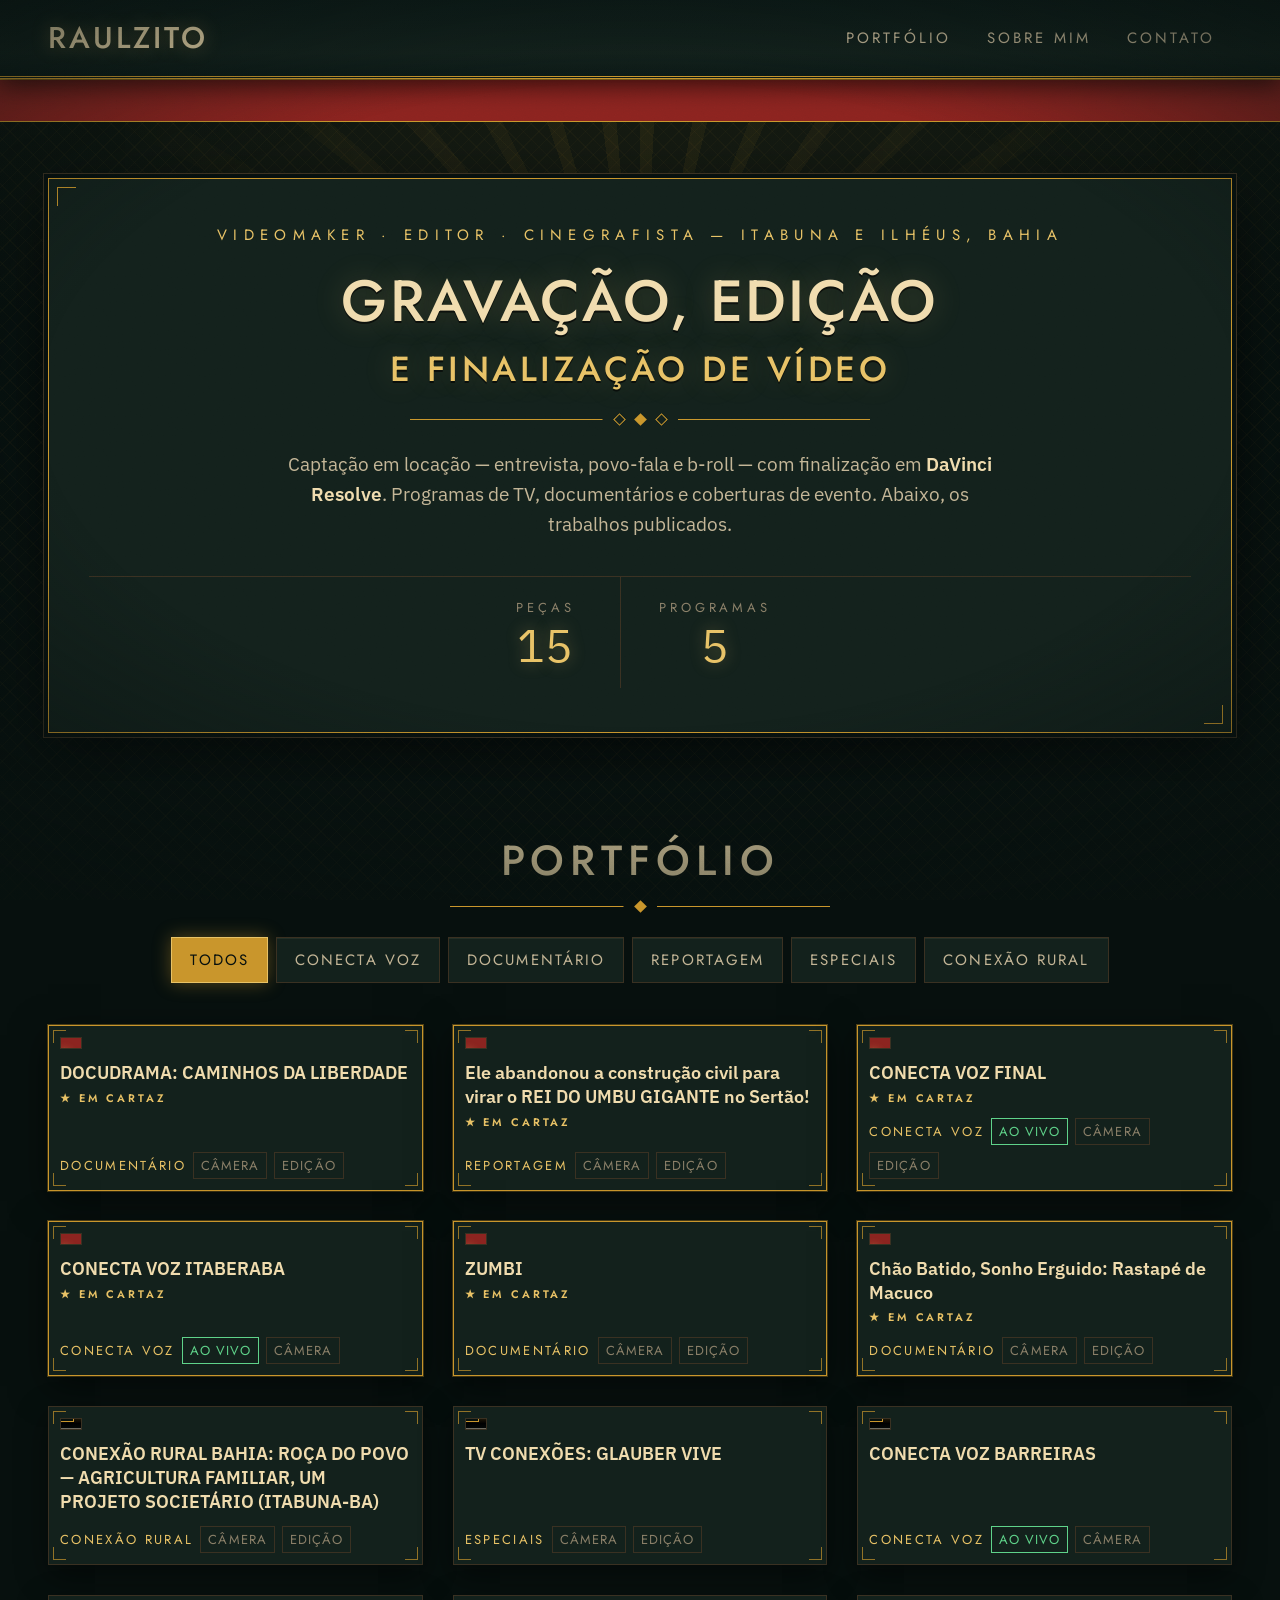
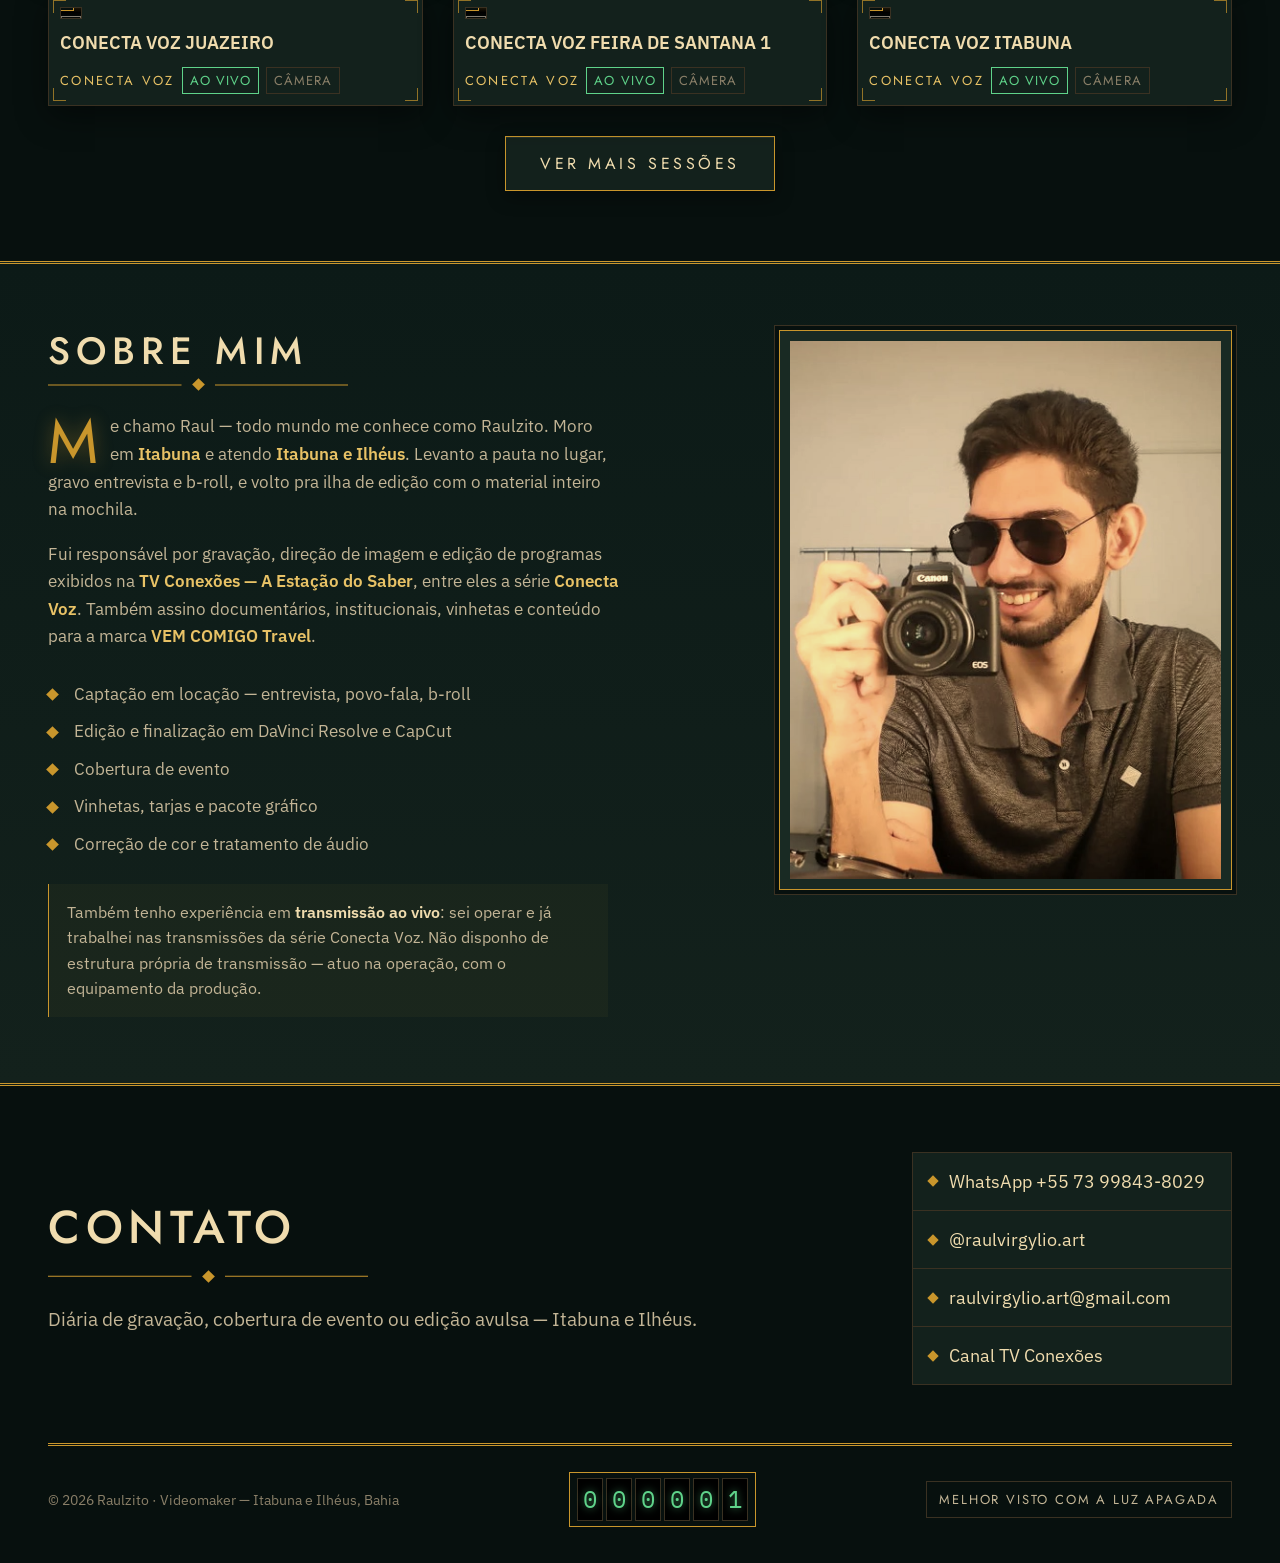
==== index.html @ 415a3d58 "Portfolio Raulzito: site estatico art deco + ferramenta de triagem" ====
<!DOCTYPE html>
<html lang="pt-BR">
<head>
<meta charset="utf-8">
<meta name="viewport" content="width=device-width,initial-scale=1">
<title>RAULZITO — Videomaker · Editor · Cinegrafista</title>
<meta name="description" content="Portfólio de Raulzito: videomaker, editor e cinegrafista em Itabuna e Ilhéus, Bahia. Programas de TV, documentários e coberturas de evento.">
<meta property="og:title" content="RAULZITO — Videomaker">
<meta property="og:description" content="Gravação, edição e finalização de vídeo — Itabuna e Ilhéus, Bahia.">
<meta property="og:type" content="website">
<link rel="preconnect" href="https://fonts.googleapis.com">
<link rel="preconnect" href="https://fonts.gstatic.com" crossorigin>
<link href="https://fonts.googleapis.com/css2?family=Jost:wght@300;400;500;600&family=IBM+Plex+Sans:wght@400;500;600&family=IBM+Plex+Mono:wght@400;500&display=swap" rel="stylesheet">
<link rel="stylesheet" href="assets/style.css">
</head>
<body>
<a class="skip" href="#trabalhos">Pular para os trabalhos</a>

<header class="marquise">
  <div class="wrap marquise-in">
    <a class="brand" href="#">Raulzito</a>
    <nav>
      <a href="#trabalhos">Portfólio</a>
      <a href="#sobre">Sobre mim</a>
      <a href="#contato">Contato</a>
    </nav>
  </div>
</header>

<div class="fita" aria-hidden="true">
  <span><b>Itabuna · Ilhéus — Bahia</b> &nbsp; ★ &nbsp; gravação, edição e finalização de vídeo &nbsp; ★ &nbsp; <b>Itabuna · Ilhéus — Bahia</b> &nbsp; ★ &nbsp; programas de TV, documentários e coberturas de evento &nbsp; ★ &nbsp;</span>
</div>

<section class="cartaz">
  <div class="wrap">
    <div class="moldura">
      <p class="kicker">Videomaker · Editor · Cinegrafista — Itabuna e Ilhéus, Bahia</p>
      <h1>Gravação, edição<em>e finalização de vídeo</em></h1>
      <div class="deco-rule" style="margin:26px auto;max-width:460px">
        <span class="losango vazado"></span><span class="losango"></span><span class="losango vazado"></span>
      </div>
      <p class="lede">Captação em locação — entrevista, povo-fala e b-roll — com finalização em
      <strong>DaVinci Resolve</strong>. Programas de TV, documentários e coberturas de evento.
      Abaixo, os trabalhos publicados.</p>
      <dl class="facts">
        <div><dt>Peças</dt><dd id="f-total">—</dd></div>
        <div><dt>Programas</dt><dd id="f-cats">—</dd></div>
      </dl>
    </div>
  </div>
</section>

<main id="trabalhos" class="wrap">
  <div class="toolbar">
    <h2>Portfólio</h2>
    <div class="deco-rule" style="max-width:380px;margin-left:auto;margin-right:auto">
      <span class="losango"></span>
    </div>
    <div class="filters" id="filters"></div>
  </div>
  <div class="grid" id="grid"></div>
  <p class="loadmore-wrap"><button id="loadmore" class="btn">Ver mais sessões</button></p>
</main>

<section id="sobre" class="band">
  <div class="wrap about">
    <div class="about-txt">
      <h2>Sobre mim</h2>
      <div class="deco-rule" style="max-width:300px"><span class="losango"></span></div>
      <p class="primeira">Me chamo Raul — todo mundo me conhece como Raulzito. Moro em
      <strong>Itabuna</strong> e atendo <strong>Itabuna e Ilhéus</strong>. Levanto a pauta no lugar,
      gravo entrevista e b-roll, e volto pra ilha de edição com o material inteiro na mochila.</p>
      <p>Fui responsável por gravação, direção de imagem e edição de programas exibidos na
      <strong>TV Conexões — A Estação do Saber</strong>, entre eles a série <strong>Conecta Voz</strong>.
      Também assino documentários, institucionais, vinhetas e conteúdo para a marca
      <strong>VEM COMIGO Travel</strong>.</p>
      <ul class="skills">
        <li>Captação em locação — entrevista, povo-fala, b-roll</li>
        <li>Edição e finalização em DaVinci Resolve e CapCut</li>
        <li>Cobertura de evento</li>
        <li>Vinhetas, tarjas e pacote gráfico</li>
        <li>Correção de cor e tratamento de áudio</li>
      </ul>
      <p class="nota">Também tenho experiência em <strong>transmissão ao vivo</strong>: sei operar e
      já trabalhei nas transmissões da série Conecta Voz. Não disponho de estrutura própria de
      transmissão — atuo na operação, com o equipamento da produção.</p>
    </div>
    <figure class="about-foto">
      <div class="porta">
        <img id="foto-sobre" src="assets/raulzito.jpg" alt="Raulzito em locação" onerror="this.closest('figure').classList.add('vazio')">
        <figcaption>Salve sua foto como<br><code>assets/raulzito.jpg</code><br>(vertical, 4:5)</figcaption>
      </div>
    </figure>
  </div>
</section>

<footer id="contato">
  <div class="wrap contato">
    <div>
      <h2>Contato</h2>
      <div class="deco-rule" style="max-width:320px;margin:18px 0"><span class="losango"></span></div>
      <p class="lede" style="margin-left:0">Diária de gravação, cobertura de evento ou edição avulsa
      — Itabuna e Ilhéus.</p>
    </div>
    <ul class="links">
      <li><a id="lk-wa" href="#" data-ph="WhatsApp">WhatsApp</a></li>
      <li><a id="lk-ig" href="#" data-ph="Instagram">Instagram</a></li>
      <li><a id="lk-mail" href="#" data-ph="E-mail">E-mail</a></li>
      <li><a href="https://www.youtube.com/@TVCONEXOESAESTACAODOSABER" target="_blank" rel="noopener">Canal TV Conexões</a></li>
    </ul>
  </div>
  <div class="wrap">
    <div class="rodape-velho">
      <span>© <span id="ano"></span> Raulzito · Videomaker — Itabuna e Ilhéus, Bahia</span>
      <span class="contador" title="Visitantes desta página" id="contador"></span>
      <span class="selo">Melhor visto com a luz apagada</span>
    </div>
  </div>
</footer>

<dialog id="player">
  <button class="fechar" aria-label="Fechar">✕</button>
  <div class="frame"><iframe id="iframe" title="Player" allow="accelerometer;autoplay;encrypted-media;picture-in-picture" allowfullscreen></iframe></div>
  <p class="player-tit" id="player-tit"></p>
</dialog>

<script src="assets/app.js"></script>
</body>
</html>
---- assets/style.css ----
/* ============================================================
   RAULZITO — PALÁCIO DO FILME
   Art Déco + internet antiga.
   Grade: âmbar de vela (Harry Potter 1) sobre sombra verde-petróleo,
   latão envelhecido, oxblood (Django), fósforo verde (Matrix),
   osso empoeirado (No Country for Old Men).
   ============================================================ */

:root{
  /* tinta e fundo */
  --breu:#07100e;          /* verde-petróleo quase preto — sombra fria */
  --breu-2:#0c1a17;
  --madeira:#13211c;       /* painel */
  --madeira-2:#192a23;
  --vela:#f0dcae;          /* âmbar de vela — tinta principal */
  --osso:#c3b596;          /* osso empoeirado — texto secundário */
  --poeira:#8a7f68;        /* texto terciário */
  /* metais e acentos */
  --latao:#c9962c;         /* latão */
  --latao-claro:#e8c266;
  --oxblood:#8c2420;       /* vermelho Django */
  --fosforo:#5fd38a;       /* verde Matrix — só sinalização */
  --linha:#3a3122;
  --max:1240px;
}

*{box-sizing:border-box}
html{scroll-behavior:smooth}
body{
  margin:0;
  background:var(--breu);
  color:var(--vela);
  font-family:"IBM Plex Sans",Calibri,"Segoe UI",Arial,sans-serif;
  font-size:17px;line-height:1.62;
  /* textura de fundo: tecelagem déco em losango + vinheta quente */
  background-image:
    radial-gradient(ellipse 120% 80% at 50% 0%, rgba(201,150,44,.09), transparent 60%),
    repeating-linear-gradient(45deg, rgba(201,150,44,.035) 0 1px, transparent 1px 11px),
    repeating-linear-gradient(-45deg, rgba(201,150,44,.035) 0 1px, transparent 1px 11px);
  background-attachment:fixed;
}
/* granulado de película por cima de tudo */
body::after{
  content:"";position:fixed;inset:0;pointer-events:none;z-index:999;opacity:.15;
  background-image:url("data:image/svg+xml;utf8,<svg xmlns='http://www.w3.org/2000/svg' width='140' height='140'><filter id='g'><feTurbulence type='fractalNoise' baseFrequency='.85' numOctaves='3'/><feColorMatrix type='saturate' values='0'/></filter><rect width='140' height='140' filter='url(%23g)' opacity='.5'/></svg>");
  mix-blend-mode:overlay;
}
/* halação / vinheta de lente */
body::before{
  content:"";position:fixed;inset:0;pointer-events:none;z-index:998;
  background:radial-gradient(ellipse 85% 65% at 50% 45%, transparent 55%, rgba(7,16,14,.75) 100%);
}

.wrap{max-width:var(--max);margin:0 auto;padding:0 28px}

h1,h2,h3{margin:0;line-height:1.12;font-weight:400}
/* Jost = geométrica dos anos 30 (linhagem Futura): sóbria como fonte de escritório,
   mas com a geometria certa pro déco. Nada de caligrafia. */
h1,h2,.brand{font-family:"Jost",Calibri,"Century Gothic","Segoe UI",sans-serif;font-weight:500}
.kicker,.filters button,.facts dt,.cat,.selo,.btn,.papel,.marquise nav a,.fita{
  font-family:"Jost",Calibri,"Century Gothic","Segoe UI",sans-serif}
.contador,.dur,.facts dd{font-family:"IBM Plex Mono","Consolas","Courier New",monospace}
p{text-wrap:pretty}
a{color:var(--latao-claro)}
:focus-visible{outline:2px dashed var(--latao-claro);outline-offset:3px}
.skip{position:absolute;left:-9999px}
.skip:focus{left:14px;top:14px;background:var(--latao);color:var(--breu);padding:10px 16px;z-index:1000}

/* ---------- ornamentos déco ---------- */
.deco-rule{display:flex;align-items:center;gap:12px;color:var(--latao);margin:0}
.deco-rule::before,.deco-rule::after{
  content:"";flex:1;height:5px;background:var(--latao);
  box-shadow:0 -4px 0 -2px var(--latao),0 4px 0 -2px var(--latao);
  clip-path:inset(2px 0 2px 0);
}
.losango{width:9px;height:9px;background:var(--latao);transform:rotate(45deg);flex:none}
.losango.vazado{background:transparent;box-shadow:inset 0 0 0 1px var(--latao)}

/* moldura escalonada (ziggurat) — assinatura do layout */
.moldura{
  position:relative;background:var(--madeira);
  border:1px solid var(--latao);
  box-shadow:0 0 0 4px var(--breu), 0 0 0 5px var(--linha), 0 18px 50px rgba(0,0,0,.6);
}
.moldura::before,.moldura::after{
  content:"";position:absolute;width:18px;height:18px;border:1px solid var(--latao);
}
.moldura::before{top:8px;left:8px;border-right:0;border-bottom:0}
.moldura::after{bottom:8px;right:8px;border-left:0;border-top:0}

/* ---------- marquise do topo ---------- */
.marquise{
  position:sticky;top:0;z-index:30;
  background:linear-gradient(180deg,var(--breu-2),var(--madeira) 70%,var(--breu-2));
  border-bottom:3px double var(--latao);
  box-shadow:0 6px 24px rgba(0,0,0,.65);
}
.marquise-in{display:flex;align-items:center;justify-content:space-between;gap:22px;min-height:76px;flex-wrap:wrap}
.brand{
  text-decoration:none;color:var(--vela);font-size:30px;letter-spacing:.1em;
  text-transform:uppercase;display:flex;align-items:center;gap:14px;
  text-shadow:0 0 18px rgba(232,194,102,.4);
}
.brand .lamp{
  width:11px;height:11px;border-radius:50%;background:var(--latao-claro);flex:none;
  box-shadow:0 0 10px 2px rgba(232,194,102,.8);animation:pisca 3.4s infinite steps(1)
}
@keyframes pisca{0%,86%{opacity:1}88%,92%{opacity:.25}94%,100%{opacity:1}}
.marquise nav{display:flex;gap:2px;flex-wrap:wrap}
.marquise nav a{
  color:var(--osso);text-decoration:none;font-size:15px;letter-spacing:.2em;text-transform:uppercase;
  padding:12px 16px;border:1px solid transparent;min-height:44px;display:flex;align-items:center;
  font-family:"Jost",Calibri,sans-serif;
}
.marquise nav a:hover{color:var(--vela);border-color:var(--latao);background:rgba(201,150,44,.09)}

/* ---------- cartaz de abertura ---------- */
.cartaz{padding:56px 0 48px;position:relative;overflow:hidden}
/* raios de sol déco atrás do título */
.cartaz::before{
  content:"";position:absolute;top:-180px;left:50%;width:1200px;height:900px;margin-left:-600px;
  background:repeating-conic-gradient(from 0deg at 50% 50%, rgba(201,150,44,.08) 0deg 3deg, transparent 3deg 11deg);
  pointer-events:none;
  -webkit-mask-image:radial-gradient(circle at 50% 22%, #000 0%, transparent 62%);
  mask-image:radial-gradient(circle at 50% 22%, #000 0%, transparent 62%);
}
.cartaz .moldura{padding:44px 40px;text-align:center}
.kicker{color:var(--latao-claro);font-size:15px;letter-spacing:.42em;text-transform:uppercase;margin:0 0 22px}
.cartaz h1{
  font-size:clamp(30px,5vw,58px);letter-spacing:.04em;text-transform:uppercase;
  text-shadow:0 2px 0 rgba(0,0,0,.6),0 0 30px rgba(232,194,102,.22);
}
.cartaz h1 em{display:block;font-style:normal;color:var(--latao-claro);font-size:.6em;margin-top:16px;letter-spacing:.1em}
.lede{color:var(--osso);max-width:64ch;margin:24px auto 0;font-size:18.5px}
.lede strong{color:var(--vela);font-weight:600}

/* placar déco */
.facts{display:flex;justify-content:center;flex-wrap:wrap;margin:36px 0 0;border-top:1px solid var(--linha)}
.facts>div{padding:20px 38px;border-right:1px solid var(--linha);min-width:150px}
.facts>div:last-child{border-right:0}
.facts dt{color:var(--poeira);font-size:13px;letter-spacing:.3em;text-transform:uppercase;margin:0}
.facts dd{margin:4px 0 0;font-size:46px;color:var(--latao-claro);line-height:1;
  text-shadow:0 0 16px rgba(232,194,102,.35)}

/* fita de "em cartaz" — internet antiga, sem <marquee> */
.fita{
  background:var(--oxblood);border-top:1px solid var(--latao);border-bottom:1px solid var(--latao);
  overflow:hidden;white-space:nowrap;padding:9px 0;color:var(--vela);
  font-family:"Jost",Calibri,sans-serif;letter-spacing:.26em;text-transform:uppercase;font-size:14px;
}
.fita span{display:inline-block;padding-left:100%;animation:desliza 30s linear infinite}
@keyframes desliza{to{transform:translateX(-100%)}}
.fita b{color:var(--latao-claro);font-weight:400}

/* ---------- galeria ---------- */
.toolbar{padding:56px 0 8px;text-align:center}
.toolbar h2{font-size:clamp(26px,3.6vw,42px);letter-spacing:.14em;text-transform:uppercase}
.toolbar .deco-rule{margin:18px 0 26px}
.filters{display:flex;gap:8px;flex-wrap:wrap;justify-content:center;padding-bottom:34px}
.filters button{
  background:var(--madeira);color:var(--osso);border:1px solid var(--linha);
  padding:11px 18px;font-size:15px;letter-spacing:.14em;text-transform:uppercase;cursor:pointer;
  min-height:44px;box-shadow:inset 0 1px 0 rgba(240,220,174,.07);
}
.filters button:hover{color:var(--vela);border-color:var(--latao)}
.filters button[aria-pressed="true"]{
  background:var(--latao);color:var(--breu);border-color:var(--latao-claro);
  box-shadow:0 0 18px rgba(201,150,44,.4)
}

.grid{display:grid;gap:30px;grid-template-columns:repeat(auto-fill,minmax(320px,1fr));padding-bottom:16px}
.card{
  background:var(--madeira);border:1px solid var(--linha);padding:11px;text-align:left;cursor:pointer;
  color:inherit;font:inherit;display:flex;flex-direction:column;gap:12px;position:relative;
  box-shadow:0 10px 30px rgba(0,0,0,.45);transition:border-color .25s,box-shadow .25s,transform .25s;
}
.card:hover,.card:focus-visible{
  border-color:var(--latao);transform:translateY(-3px);
  box-shadow:0 16px 40px rgba(0,0,0,.6),0 0 0 1px rgba(201,150,44,.35)
}
/* cantos chanfrados de latão */
.card .canto{position:absolute;width:13px;height:13px;border:1px solid var(--latao);opacity:.7}
.card .c1{top:4px;left:4px;border-right:0;border-bottom:0}
.card .c2{top:4px;right:4px;border-left:0;border-bottom:0}
.card .c3{bottom:4px;left:4px;border-right:0;border-top:0}
.card .c4{bottom:4px;right:4px;border-left:0;border-top:0}

.card .thumb{position:relative;aspect-ratio:16/9;overflow:hidden;background:#000;border:1px solid var(--linha)}
.card img{
  width:100%;height:100%;object-fit:cover;display:block;
  /* a grade: âmbar nas altas luzes, verde-petróleo nas sombras */
  filter:sepia(.35) saturate(1.15) contrast(1.06) brightness(.95) hue-rotate(-8deg);
  transition:transform .5s ease,filter .4s ease;
}
.card:hover img,.card:focus-visible img{transform:scale(1.05);filter:sepia(.12) saturate(1.25) contrast(1.04)}
.card .thumb::after{
  content:"";position:absolute;inset:0;pointer-events:none;
  background:linear-gradient(180deg,rgba(201,150,44,.14),transparent 45%,rgba(7,16,14,.55));
}
.card .dur{
  position:absolute;right:7px;bottom:7px;background:var(--breu);color:var(--latao-claro);
  font-size:18px;line-height:1;padding:3px 7px;border:1px solid var(--latao);z-index:2;
}
.card .play{position:absolute;inset:0;display:grid;place-items:center;opacity:0;transition:opacity .3s;z-index:2}
.card:hover .play,.card:focus-visible .play{opacity:1}
.card .play span{
  width:64px;height:64px;background:var(--latao);color:var(--breu);display:grid;place-items:center;
  font-size:22px;transform:rotate(45deg);box-shadow:0 0 26px rgba(201,150,44,.6)
}
.card .play span i{transform:rotate(-45deg);font-style:normal;padding-left:4px}
.card h3{font-size:18px;line-height:1.32;font-family:"IBM Plex Sans",Calibri,sans-serif;font-weight:600}
.card .tags{display:flex;gap:7px;flex-wrap:wrap;align-items:center;font-size:13px;color:var(--poeira);
  letter-spacing:.08em;text-transform:uppercase;margin-top:auto}
.card .tags .cat{color:var(--latao-claro);letter-spacing:.18em}
.card .tags .papel{border:1px solid var(--linha);padding:2px 7px}
.card .tags .papel.vivo{border-color:var(--fosforo);color:var(--fosforo)}

/* destaque: medalhão de latão no canto (discreto, não cobre a arte) */
.destaque{border-color:var(--latao);box-shadow:0 10px 34px rgba(0,0,0,.5),0 0 0 1px rgba(201,150,44,.4)}
.destaque .thumb::before{
  content:"★";position:absolute;top:0;right:0;z-index:3;
  width:34px;height:34px;display:grid;place-items:center;
  background:var(--oxblood);color:var(--latao-claro);font-size:17px;line-height:1;
  border-left:1px solid var(--latao);border-bottom:1px solid var(--latao);
  text-shadow:0 0 8px rgba(232,194,102,.7);
}
.destaque h3::after{
  content:"★ Em cartaz";font-family:"Jost",Calibri,sans-serif;font-size:11px;letter-spacing:.26em;
  text-transform:uppercase;color:var(--latao-claro);display:block;margin-top:6px;
}

.loadmore-wrap{text-align:center;padding:14px 0 70px;margin:0}
.btn{
  background:var(--madeira);border:1px solid var(--latao);color:var(--vela);
  font-size:16px;letter-spacing:.22em;text-transform:uppercase;padding:15px 34px;cursor:pointer;min-height:44px;
  box-shadow:inset 0 1px 0 rgba(240,220,174,.09),0 6px 18px rgba(0,0,0,.4);
}
.btn:hover{background:var(--latao);color:var(--breu)}
.vazio-aviso{color:var(--poeira);padding:40px 0;text-align:center}

/* ---------- sobre ---------- */
.band{border-top:3px double var(--latao);border-bottom:3px double var(--latao);
  background:linear-gradient(180deg,var(--breu-2),var(--madeira));padding:66px 0}
.about{display:grid;grid-template-columns:1.2fr .8fr;gap:52px;align-items:start}
.about h2{font-size:clamp(26px,3.4vw,38px);letter-spacing:.16em;text-transform:uppercase;margin-bottom:8px}
.about .deco-rule{margin:0 0 24px}
.about p{color:var(--osso);max-width:58ch}
.about p strong{color:var(--latao-claro);font-weight:600}
/* capitular — jornal antigo */
.about p.primeira::first-letter{
  float:left;font-family:"Jost",Calibri,sans-serif;font-size:62px;line-height:.82;
  padding:4px 12px 0 0;color:var(--latao);text-shadow:0 0 18px rgba(201,150,44,.4)
}
.skills{list-style:none;padding:0;margin:30px 0 0;display:grid;gap:10px}
.skills li{padding-left:26px;position:relative;color:var(--osso);font-size:17px}
.skills li::before{content:"";position:absolute;left:0;top:.56em;width:9px;height:9px;
  background:var(--latao);transform:rotate(45deg)}
/* nota de rodapé do "sobre": ressalva, não promessa */
.about p.nota{
  margin:26px 0 0;padding:16px 18px;font-size:15.5px;color:var(--osso);
  border-left:1px solid var(--latao);background:rgba(201,150,44,.045);max-width:56ch;
}
.about p.nota strong{color:var(--vela);font-weight:600}
.about-foto{margin:0}
.about-foto .porta{padding:10px;background:var(--madeira-2);border:1px solid var(--latao);
  box-shadow:0 0 0 4px var(--breu),0 0 0 5px var(--linha)}
.about-foto img{width:100%;display:block;aspect-ratio:4/5;object-fit:cover;
  filter:sepia(.4) contrast(1.05) brightness(.95)}
.about-foto figcaption{color:var(--poeira);font-size:13px;margin-top:10px;text-align:center;display:none}
.about-foto.vazio img{display:none}
.about-foto.vazio .porta{aspect-ratio:4/5;display:grid;place-items:center;padding:24px}
.about-foto.vazio figcaption{display:block;margin:0}

/* ---------- contato ---------- */
footer{padding:66px 0 0}
.contato{display:grid;grid-template-columns:1fr auto;gap:52px;align-items:center}
.contato h2{font-size:clamp(28px,4vw,46px);letter-spacing:.12em;text-transform:uppercase}
.links{list-style:none;padding:0;margin:0;min-width:320px}
.links a{
  display:flex;align-items:center;gap:12px;text-decoration:none;color:var(--vela);font-size:18px;
  padding:14px 16px;border:1px solid var(--linha);border-bottom:0;min-height:44px;background:var(--madeira);
}
.links li:last-child a{border-bottom:1px solid var(--linha)}
.links a:hover{background:var(--latao);color:var(--breu)}
.links a::before{content:"";width:8px;height:8px;background:var(--latao);transform:rotate(45deg);flex:none}
.links a:hover::before{background:var(--breu)}
.links a[data-vazio="1"]{color:var(--poeira);cursor:default}
.links a[data-vazio="1"]:hover{background:var(--madeira);color:var(--poeira)}

/* rodapé estilo web 1.0 */
.rodape-velho{
  border-top:3px double var(--latao);margin-top:58px;padding:26px 0 36px;
  display:flex;align-items:center;justify-content:space-between;gap:20px;flex-wrap:wrap;
  color:var(--poeira);font-size:14px
}
.contador{
  display:inline-flex;gap:3px;align-items:center;background:var(--breu);border:1px solid var(--latao);
  padding:5px 7px;font-size:24px;color:var(--fosforo);text-shadow:0 0 9px rgba(95,211,138,.65)
}
.contador b{background:#000;padding:1px 5px;font-weight:400;border:1px solid var(--linha)}
.selo{border:1px solid var(--linha);padding:7px 12px;font-size:13px;letter-spacing:.14em;
  text-transform:uppercase;color:var(--osso)}

/* ---------- projetor (player) ---------- */
#player{
  border:1px solid var(--latao);padding:12px;background:var(--madeira);color:var(--vela);
  width:min(1040px,94vw);max-width:none;
  box-shadow:0 0 0 5px var(--breu),0 0 0 6px var(--linha),0 30px 90px rgba(0,0,0,.8)
}
#player::backdrop{background:rgba(5,11,10,.93)}
#player .frame{aspect-ratio:16/9;background:#000;border:1px solid var(--linha)}
#player iframe{width:100%;height:100%;border:0;display:block}
#player .player-tit{margin:0;padding:14px 6px 4px;font-size:19px;text-align:center;letter-spacing:.06em}
#player .fechar{
  position:absolute;top:-46px;right:0;background:var(--oxblood);border:1px solid var(--latao);
  color:var(--vela);font-size:18px;cursor:pointer;min-height:44px;min-width:44px
}

@media (max-width:880px){
  body{font-size:17px}
  .about,.contato{grid-template-columns:1fr;gap:34px}
  .facts>div{padding:16px 22px;min-width:120px}
  .facts dd{font-size:34px}
  .cartaz .moldura{padding:30px 20px}
  .brand{font-size:22px}
  .links{min-width:0}
}
@media (max-width:560px){
  /* cabeçalho compacto: marca e menu em uma linha só */
  .marquise{position:static}
  .marquise-in{min-height:0;padding-top:12px;padding-bottom:10px;gap:10px;justify-content:center}
  .brand{font-size:21px;gap:9px}
  .marquise nav{gap:0;justify-content:center}
  .marquise nav a{font-size:12.5px;letter-spacing:.1em;padding:10px 9px}
  .wrap{padding:0 16px}
  .cartaz{padding:34px 0 34px}
  .facts>div{padding:14px 10px;min-width:0;flex:1}
  .facts dt{font-size:11px;letter-spacing:.1em}
  .facts dd{font-size:30px}
  .toolbar{padding:38px 0 4px}
  .grid{gap:22px;grid-template-columns:1fr}
}
@media (prefers-reduced-motion:reduce){
  html{scroll-behavior:auto}
  *,*::before,*::after{animation:none!important;transition:none!important}
  .fita span{padding-left:0}
}
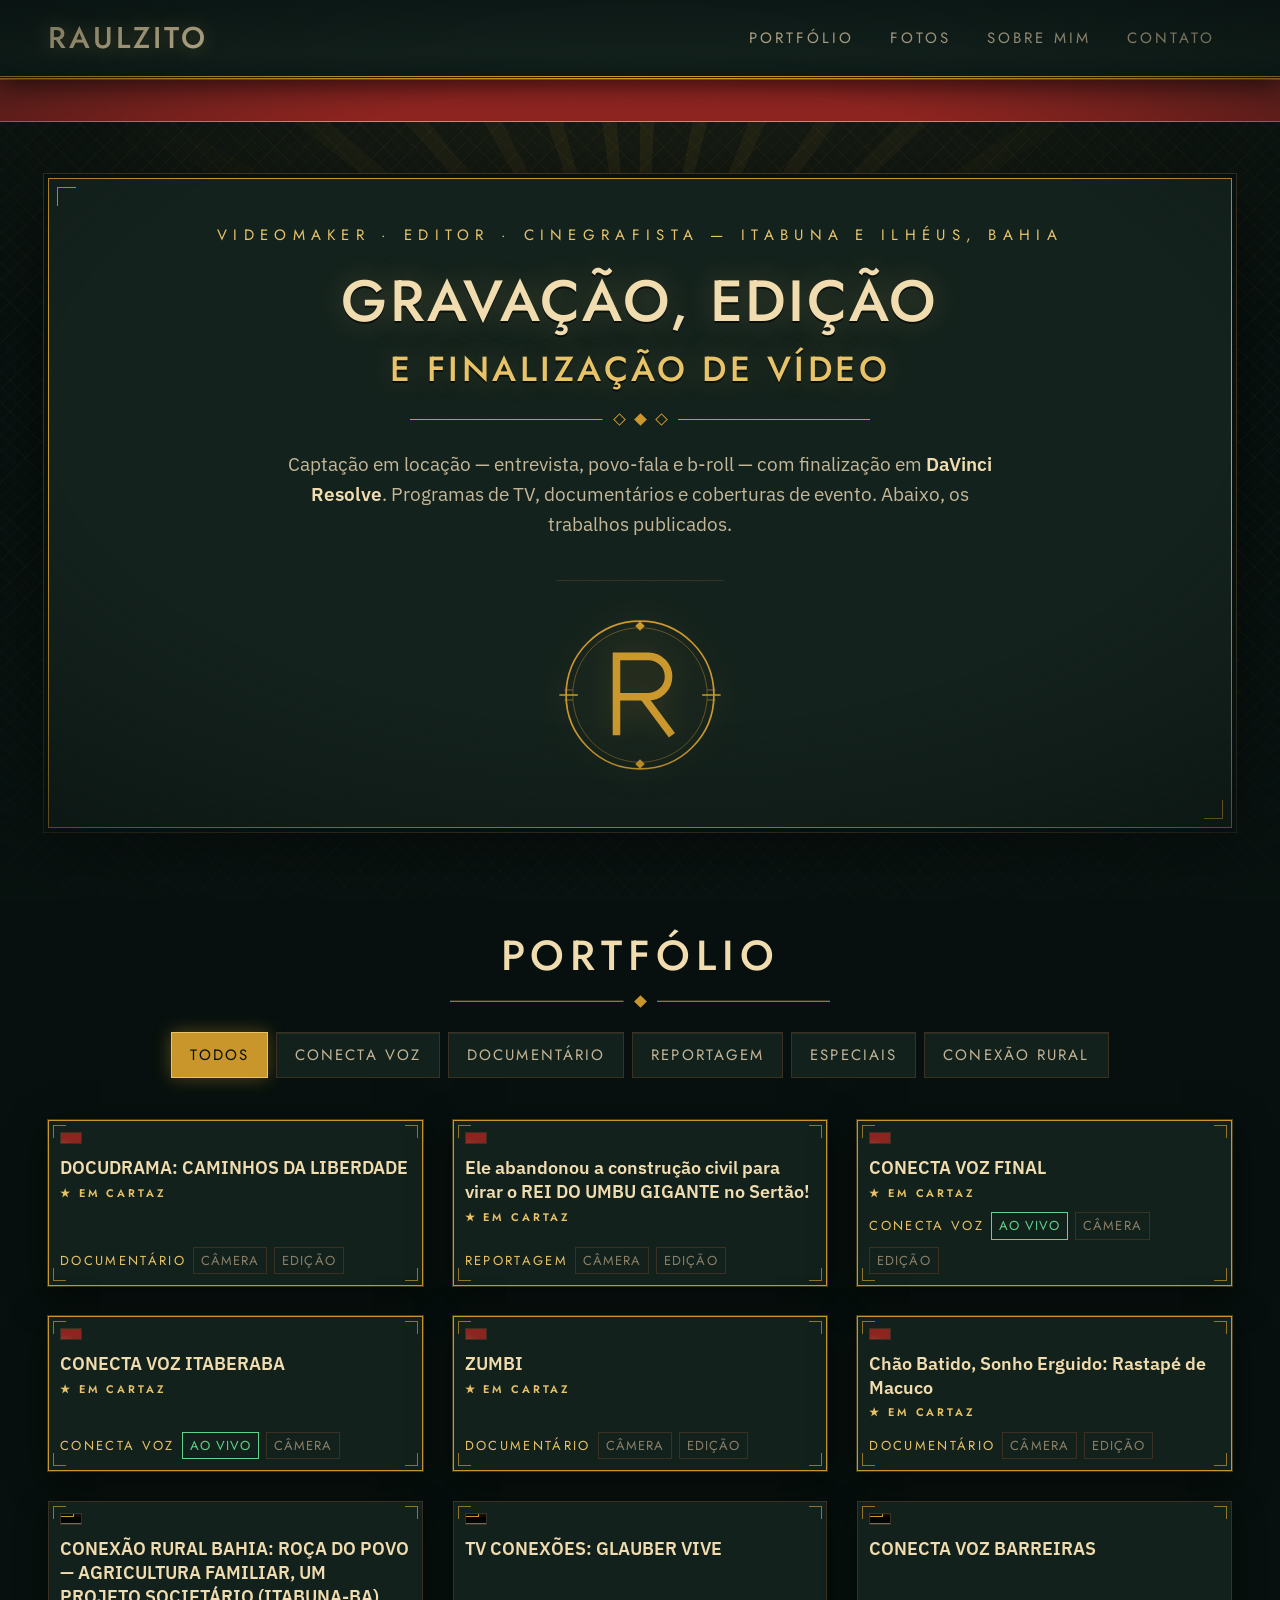
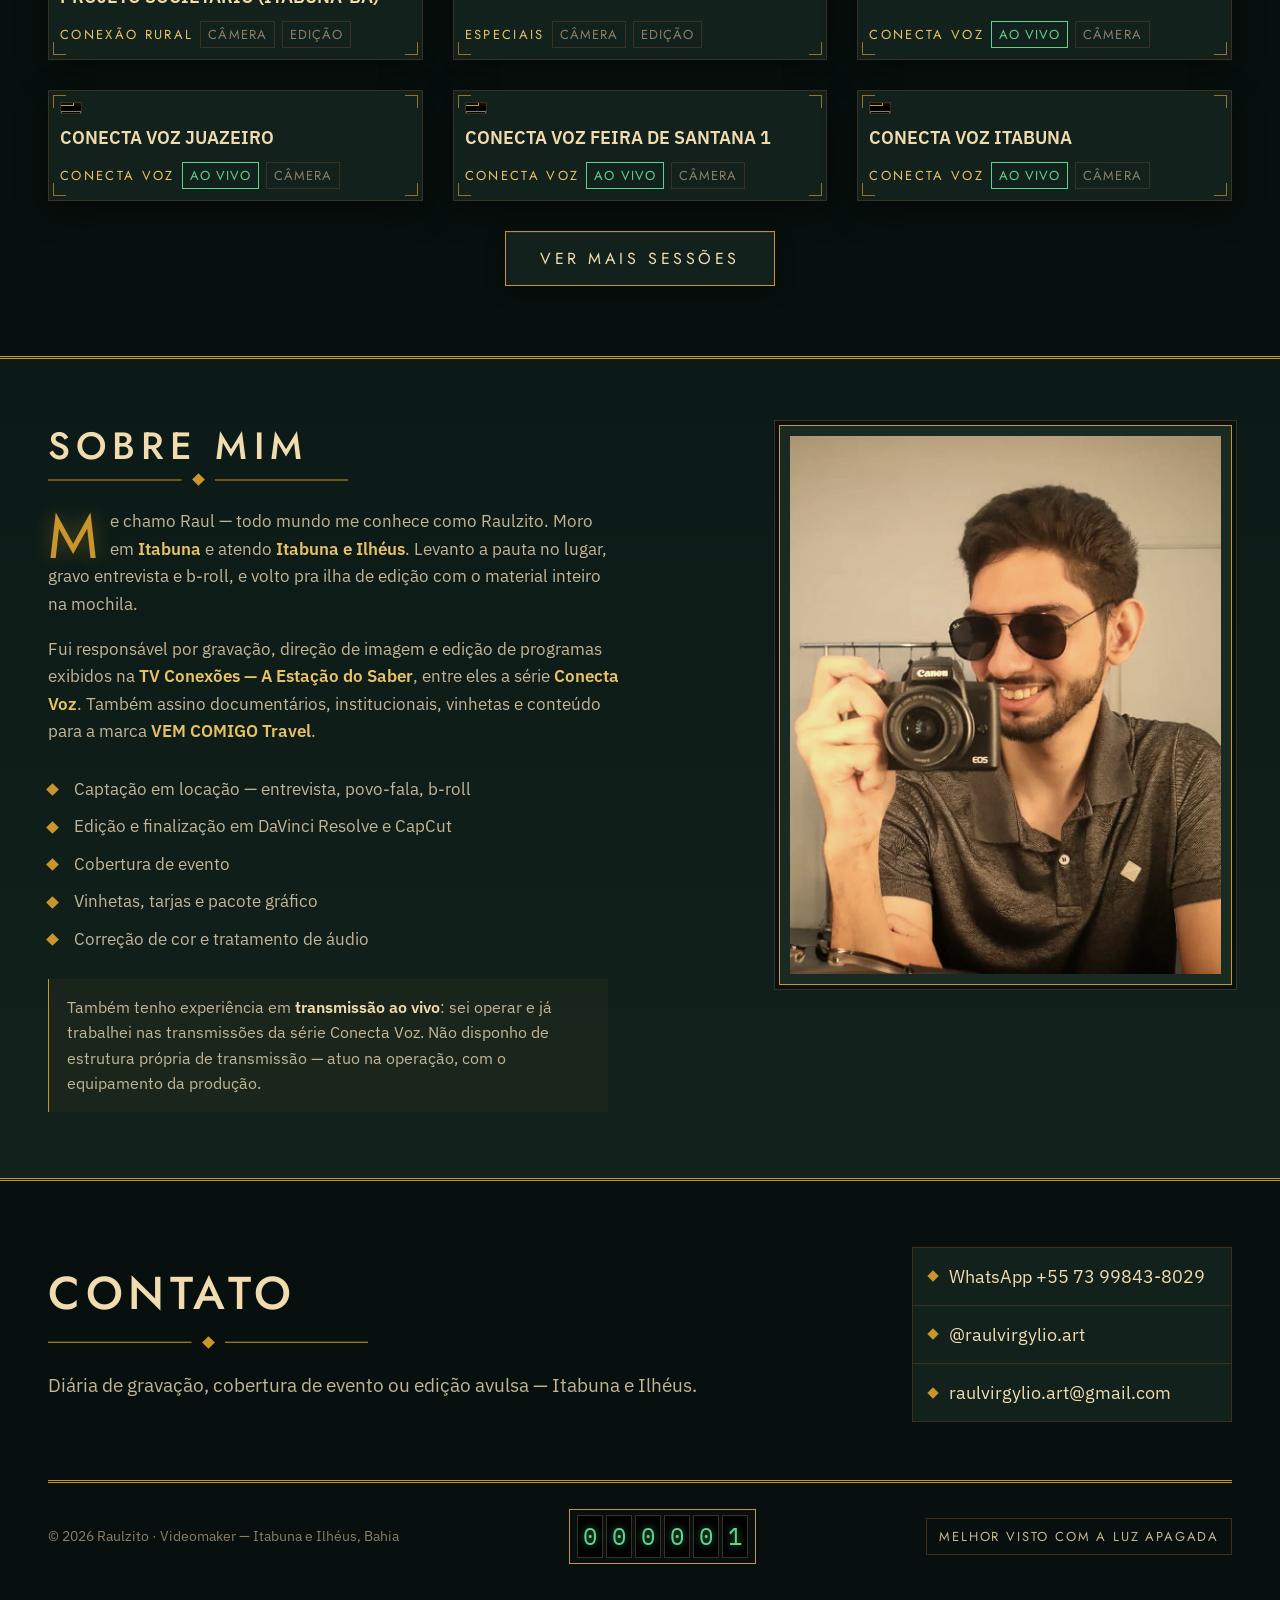
==== commit e848731f: "monograma R no lugar do placar, aba de fotos, pagina de adicionar, remove canal da TV do contato" ====
--- a/index.html
+++ b/index.html
@@ -21,6 +21,7 @@
     <a class="brand" href="#">Raulzito</a>
     <nav>
       <a href="#trabalhos">Portfólio</a>
+      <a href="#fotos" id="nav-fotos" hidden>Fotos</a>
       <a href="#sobre">Sobre mim</a>
       <a href="#contato">Contato</a>
     </nav>
@@ -42,10 +43,25 @@
       <p class="lede">Captação em locação — entrevista, povo-fala e b-roll — com finalização em
       <strong>DaVinci Resolve</strong>. Programas de TV, documentários e coberturas de evento.
       Abaixo, os trabalhos publicados.</p>
-      <dl class="facts">
-        <div><dt>Peças</dt><dd id="f-total">—</dd></div>
-        <div><dt>Programas</dt><dd id="f-cats">—</dd></div>
-      </dl>
+      <div class="monograma" aria-hidden="true">
+        <svg viewBox="0 0 200 200" role="img">
+          <g fill="none" stroke="currentColor" stroke-linecap="butt" stroke-miterlimit="10">
+            <!-- moldura: dois anéis e losangos nas diagonais -->
+            <circle cx="100" cy="100" r="88" stroke-width="2"/>
+            <circle cx="100" cy="100" r="80" stroke-width="1" opacity=".5"/>
+            <!-- asas laterais (déco) -->
+            <path d="M4 100 h22 M174 100 h22" stroke-width="2"/>
+            <path d="M10 94 h10 M180 94 h10 M10 106 h10 M180 106 h10" stroke-width="1" opacity=".7"/>
+            <!-- R geométrico -->
+            <path d="M72 148 V54 h38 a24 24 0 0 1 0 48 H72" stroke-width="9"/>
+            <path d="M104 102 l34 46" stroke-width="9"/>
+          </g>
+          <g fill="currentColor">
+            <rect x="96" y="14" width="8" height="8" transform="rotate(45 100 18)"/>
+            <rect x="96" y="178" width="8" height="8" transform="rotate(45 100 182)"/>
+          </g>
+        </svg>
+      </div>
     </div>
   </div>
 </section>
@@ -61,6 +77,20 @@
   <div class="grid" id="grid"></div>
   <p class="loadmore-wrap"><button id="loadmore" class="btn">Ver mais sessões</button></p>
 </main>
+
+<section id="fotos" class="faixa-fotos" hidden>
+  <div class="wrap">
+    <div class="toolbar">
+      <h2>Fotos</h2>
+      <div class="deco-rule" style="max-width:380px;margin-left:auto;margin-right:auto">
+        <span class="losango"></span>
+      </div>
+      <div class="filters" id="filtros-fotos"></div>
+    </div>
+    <div class="grid-fotos" id="grid-fotos"></div>
+    <p class="loadmore-wrap"><button id="loadmore-fotos" class="btn">Ver mais fotos</button></p>
+  </div>
+</section>
 
 <section id="sobre" class="band">
   <div class="wrap about">
@@ -106,7 +136,6 @@
       <li><a id="lk-wa" href="#" data-ph="WhatsApp">WhatsApp</a></li>
       <li><a id="lk-ig" href="#" data-ph="Instagram">Instagram</a></li>
       <li><a id="lk-mail" href="#" data-ph="E-mail">E-mail</a></li>
-      <li><a href="https://www.youtube.com/@TVCONEXOESAESTACAODOSABER" target="_blank" rel="noopener">Canal TV Conexões</a></li>
     </ul>
   </div>
   <div class="wrap">
@@ -124,6 +153,14 @@
   <p class="player-tit" id="player-tit"></p>
 </dialog>
 
+<dialog id="lightbox">
+  <button class="fechar" aria-label="Fechar">✕</button>
+  <button class="nav-foto ant" aria-label="Foto anterior">‹</button>
+  <button class="nav-foto prox" aria-label="Próxima foto">›</button>
+  <div class="frame-foto"><img id="foto-grande" alt=""></div>
+  <p class="player-tit" id="foto-legenda"></p>
+</dialog>
+
 <script src="assets/app.js"></script>
 </body>
 </html>
--- a/assets/style.css
+++ b/assets/style.css
@@ -52,6 +52,8 @@
 }
 
 .wrap{max-width:var(--max);margin:0 auto;padding:0 28px}
+/* âncora não pode parar embaixo da marquise fixa */
+#trabalhos,#fotos,#sobre,#contato{scroll-margin-top:88px}
 
 h1,h2,h3{margin:0;line-height:1.12;font-weight:400}
 /* Jost = geométrica dos anos 30 (linhagem Futura): sóbria como fonte de escritório,
@@ -134,7 +136,11 @@
 .lede{color:var(--osso);max-width:64ch;margin:24px auto 0;font-size:18.5px}
 .lede strong{color:var(--vela);font-weight:600}
 
-/* placar déco */
+/* monograma déco no lugar do antigo placar */
+.monograma{margin:40px auto 4px;width:clamp(120px,15vw,168px);color:var(--latao);
+  border-top:1px solid var(--linha);padding-top:30px}
+.monograma svg{width:100%;height:auto;display:block;
+  filter:drop-shadow(0 0 16px rgba(201,150,44,.35))}
 .facts{display:flex;justify-content:center;flex-wrap:wrap;margin:36px 0 0;border-top:1px solid var(--linha)}
 .facts>div{padding:20px 38px;border-right:1px solid var(--linha);min-width:150px}
 .facts>div:last-child{border-right:0}
@@ -237,6 +243,63 @@
 }
 .btn:hover{background:var(--latao);color:var(--breu)}
 .vazio-aviso{color:var(--poeira);padding:40px 0;text-align:center}
+
+/* ---------- fotos ---------- */
+.faixa-fotos{border-top:3px double var(--latao);background:rgba(12,26,23,.55);padding-bottom:10px}
+.grid-fotos{
+  display:grid;gap:16px;grid-template-columns:repeat(auto-fill,minmax(240px,1fr));
+  grid-auto-rows:200px;grid-auto-flow:dense;padding-bottom:12px;
+}
+.foto{
+  position:relative;padding:7px;background:var(--madeira);border:1px solid var(--linha);
+  cursor:pointer;overflow:hidden;transition:border-color .25s,transform .25s;
+  grid-row:span 1;
+}
+/* ritmo: a cada 7 fotos, uma ocupa o dobro — quebra a grade de azulejo */
+.foto:nth-child(7n+1){grid-row:span 2;grid-column:span 2}
+.foto:nth-child(11n+4){grid-row:span 2}
+.foto:hover,.foto:focus-visible{border-color:var(--latao);transform:translateY(-2px)}
+.foto img{
+  width:100%;height:100%;object-fit:cover;display:block;
+  filter:sepia(.35) saturate(1.12) contrast(1.05) brightness(.95) hue-rotate(-8deg);
+  transition:transform .5s ease,filter .4s ease;
+}
+.foto:hover img,.foto:focus-visible img{transform:scale(1.05);filter:sepia(.1) saturate(1.22)}
+.foto .legenda{
+  position:absolute;left:7px;right:7px;bottom:7px;padding:9px 11px;z-index:2;
+  background:linear-gradient(transparent,rgba(7,16,14,.92));color:var(--vela);
+  font-size:13px;letter-spacing:.04em;text-align:left;opacity:0;transition:opacity .25s;
+}
+.foto:hover .legenda,.foto:focus-visible .legenda{opacity:1}
+
+/* lightbox */
+#lightbox{
+  border:1px solid var(--latao);padding:12px;background:var(--madeira);color:var(--vela);
+  width:min(1200px,94vw);max-width:none;
+  box-shadow:0 0 0 5px var(--breu),0 0 0 6px var(--linha),0 30px 90px rgba(0,0,0,.8)
+}
+#lightbox::backdrop{background:rgba(5,11,10,.95)}
+#lightbox .frame-foto{background:#000;border:1px solid var(--linha);display:grid;place-items:center}
+#lightbox img{max-width:100%;max-height:78vh;display:block;object-fit:contain}
+#lightbox .fechar{
+  position:absolute;top:-46px;right:0;background:var(--oxblood);border:1px solid var(--latao);
+  color:var(--vela);font-size:18px;cursor:pointer;min-height:44px;min-width:44px
+}
+.nav-foto{
+  position:absolute;top:50%;transform:translateY(-50%);z-index:3;
+  background:rgba(7,16,14,.82);border:1px solid var(--latao);color:var(--latao-claro);
+  font-size:30px;line-height:1;width:48px;height:64px;cursor:pointer
+}
+.nav-foto:hover{background:var(--latao);color:var(--breu)}
+.nav-foto.ant{left:18px}
+.nav-foto.prox{right:18px}
+
+@media (max-width:560px){
+  .grid-fotos{grid-template-columns:repeat(2,1fr);grid-auto-rows:140px;gap:10px}
+  .foto:nth-child(7n+1){grid-column:span 2}
+  .foto .legenda{opacity:1;font-size:11.5px;padding:7px 8px}
+  .nav-foto{width:40px;height:52px;font-size:24px}
+}
 
 /* ---------- sobre ---------- */
 .band{border-top:3px double var(--latao);border-bottom:3px double var(--latao);
